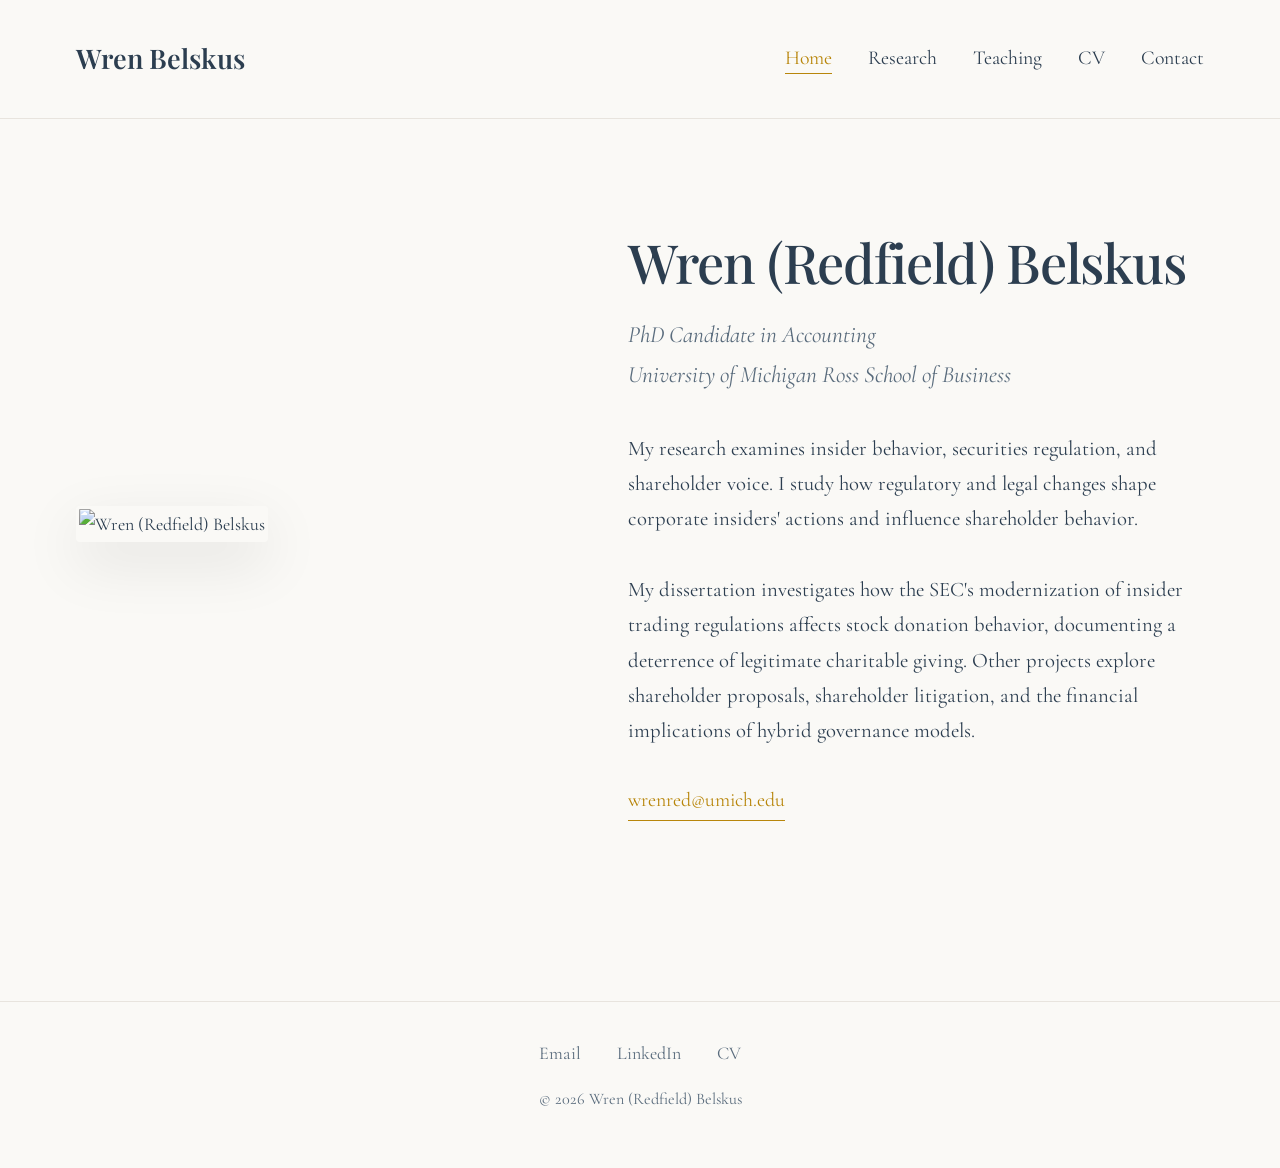
==== index.html @ d4e11b88 "Initial commit: Personal academic website - Home page with bio and headshot - Research page with wor" ====
<!DOCTYPE html>
<html lang="en">
<head>
    <meta charset="UTF-8">
    <meta name="viewport" content="width=device-width, initial-scale=1.0">
    <title>Wren (Redfield) Belskus | PhD Candidate</title>
    <link rel="stylesheet" href="styles.css">
</head>
<body>
    <nav>
        <div class="container">
            <a href="index.html" class="nav-brand">Wren Belskus</a>
            <ul class="nav-links">
                <li><a href="index.html" class="active">Home</a></li>
                <li><a href="research.html">Research</a></li>
                <li><a href="teaching.html">Teaching</a></li>
                <li><a href="cv.html">CV</a></li>
                <li><a href="contact.html">Contact</a></li>
            </ul>
        </div>
    </nav>

    <main class="hero">
        <div class="container">
            <div class="hero-content">
                <div class="hero-image">
                    <img src="headshot.jpg" alt="Wren (Redfield) Belskus">
                </div>
                <div class="hero-text">
                    <h1>Wren (Redfield) Belskus</h1>
                    <p class="hero-subtitle">PhD Candidate in Accounting<br>University of Michigan Ross School of Business</p>
                    <p class="hero-bio">
                        My research examines insider behavior, securities regulation, and shareholder voice.
                        I study how regulatory and legal changes shape corporate insiders' actions and influence
                        shareholder behavior.
                    </p>
                    <p class="hero-bio">
                        My dissertation investigates how the SEC's modernization of insider trading regulations
                        affects stock donation behavior, documenting a deterrence of legitimate charitable giving.
                        Other projects explore shareholder proposals, shareholder litigation, and the financial
                        implications of hybrid governance models.
                    </p>
                    <a href="mailto:wrenred@umich.edu" class="contact-link">wrenred@umich.edu</a>
                </div>
            </div>
        </div>
    </main>

    <footer>
        <div class="container">
            <div class="footer-links">
                <a href="mailto:wrenred@umich.edu">Email</a>
                <a href="https://www.linkedin.com/in/wren-belskus" target="_blank" rel="noopener">LinkedIn</a>
                <a href="Belskus - CV MARCH 2026.pdf" target="_blank">CV</a>
            </div>
            <p>&copy; 2026 Wren (Redfield) Belskus</p>
        </div>
    </footer>
</body>
</html>
---- styles.css ----
/* Import Google Fonts */
@import url('https://fonts.googleapis.com/css2?family=Cormorant+Garamond:ital,wght@0,400;0,500;0,600;1,400&family=Playfair+Display:wght@400;500;600;700&display=swap');

/* CSS Custom Properties */
:root {
    --color-bg: #faf9f6;
    --color-bg-alt: #f5f3ef;
    --color-text: #2c3e50;
    --color-text-light: #5a6c7d;
    --color-accent: #b8860b;
    --color-accent-light: #d4a84b;
    --color-pink: #e75480;
    --color-pink-light: #f2a6c2;
    --color-border: #e8e4de;
    --font-heading: 'Playfair Display', Georgia, serif;
    --font-body: 'Cormorant Garamond', Georgia, serif;
    --max-width: 1200px;
    --spacing-xs: 0.5rem;
    --spacing-sm: 1rem;
    --spacing-md: 2rem;
    --spacing-lg: 4rem;
    --spacing-xl: 6rem;
}

/* Reset and Base */
*, *::before, *::after {
    box-sizing: border-box;
    margin: 0;
    padding: 0;
}

html {
    font-size: 18px;
    scroll-behavior: smooth;
}

body {
    font-family: var(--font-body);
    font-size: 1rem;
    line-height: 1.7;
    color: var(--color-text);
    background-color: var(--color-bg);
}

/* Typography */
h1, h2, h3, h4 {
    font-family: var(--font-heading);
    font-weight: 500;
    line-height: 1.3;
    color: var(--color-text);
}

h1 {
    font-size: 3rem;
    letter-spacing: -0.02em;
}

h2 {
    font-size: 2rem;
    margin-bottom: var(--spacing-md);
}

h3 {
    font-size: 1.5rem;
    margin-bottom: var(--spacing-sm);
}

p {
    margin-bottom: var(--spacing-sm);
}

a {
    color: var(--color-accent);
    text-decoration: none;
    transition: color 0.3s ease;
}

a:hover {
    color: var(--color-accent-light);
}

/* Layout */
.container {
    max-width: var(--max-width);
    margin: 0 auto;
    padding: 0 var(--spacing-md);
}

/* Navigation */
nav {
    padding: var(--spacing-md) 0;
    border-bottom: 1px solid var(--color-border);
    background-color: var(--color-bg);
    position: sticky;
    top: 0;
    z-index: 100;
}

nav .container {
    display: flex;
    justify-content: space-between;
    align-items: center;
}

.nav-brand {
    font-family: var(--font-heading);
    font-size: 1.5rem;
    font-weight: 600;
    color: var(--color-text);
}

.nav-links {
    display: flex;
    gap: var(--spacing-md);
    list-style: none;
}

.nav-links a {
    font-family: var(--font-body);
    font-size: 1.1rem;
    color: var(--color-text);
    position: relative;
    padding-bottom: 4px;
}

.nav-links a::after {
    content: '';
    position: absolute;
    bottom: 0;
    left: 0;
    width: 0;
    height: 1px;
    background-color: var(--color-accent);
    transition: width 0.3s ease;
}

.nav-links a:hover::after,
.nav-links a.active::after {
    width: 100%;
}

.nav-links a.active {
    color: var(--color-accent);
}

/* Hero Section */
.hero {
    padding: var(--spacing-xl) 0;
    min-height: 80vh;
    display: flex;
    align-items: center;
}

.hero-content {
    display: grid;
    grid-template-columns: 1fr 1.2fr;
    gap: var(--spacing-lg);
    align-items: center;
}

.hero-image {
    position: relative;
}

.hero-image img {
    width: 100%;
    max-width: 400px;
    height: auto;
    object-fit: cover;
    border-radius: 4px;
    box-shadow: 0 20px 60px rgba(0, 0, 0, 0.1);
    border: 3px solid transparent;
    transition: border-color 0.3s ease;
}

.hero-image img:hover {
    border-color: var(--color-pink);
}

.hero-text h1 {
    margin-bottom: var(--spacing-sm);
}

.hero-subtitle {
    font-size: 1.3rem;
    color: var(--color-text-light);
    margin-bottom: var(--spacing-md);
    font-style: italic;
}

.hero-bio {
    font-size: 1.15rem;
    margin-bottom: var(--spacing-md);
}

.contact-link {
    display: inline-flex;
    align-items: center;
    gap: var(--spacing-xs);
    font-size: 1.1rem;
    border-bottom: 1px solid var(--color-accent);
    padding-bottom: 2px;
}

/* Page Header */
.page-header {
    padding: var(--spacing-lg) 0;
    text-align: center;
    border-bottom: 1px solid var(--color-border);
}

.page-header h1 {
    margin-bottom: var(--spacing-xs);
}

.page-header p {
    font-size: 1.2rem;
    color: var(--color-text-light);
    font-style: italic;
}

/* Research Section */
.research-section {
    padding: var(--spacing-lg) 0;
}

.section-title {
    font-family: var(--font-heading);
    font-size: 1.3rem;
    text-transform: uppercase;
    letter-spacing: 0.15em;
    color: var(--color-text-light);
    border-bottom: 1px solid var(--color-border);
    padding-bottom: var(--spacing-xs);
    margin-bottom: var(--spacing-md);
    margin-top: var(--spacing-lg);
}

.section-title:first-of-type {
    margin-top: 0;
}

.research-paper {
    padding: var(--spacing-lg) 0;
    border-bottom: 1px solid var(--color-border);
}

.research-paper:last-child {
    border-bottom: none;
}

.paper-title {
    font-family: var(--font-heading);
    font-size: 1.6rem;
    margin-bottom: var(--spacing-xs);
}

.paper-status {
    font-size: 0.95rem;
    color: var(--color-text-light);
    font-style: italic;
    margin-bottom: var(--spacing-md);
}

.paper-abstract {
    margin-bottom: var(--spacing-md);
    font-size: 1.05rem;
}

.key-insights {
    background-color: var(--color-bg-alt);
    padding: var(--spacing-md);
    border-left: 3px solid var(--color-accent);
    margin-top: var(--spacing-md);
}

.key-insights h4 {
    font-family: var(--font-heading);
    font-size: 1.1rem;
    color: var(--color-accent);
    margin-bottom: var(--spacing-sm);
    text-transform: uppercase;
    letter-spacing: 0.1em;
}

.key-insights ul {
    list-style: none;
}

.key-insights li {
    padding-left: 1.5rem;
    position: relative;
    margin-bottom: var(--spacing-xs);
}

.key-insights li::before {
    content: '—';
    position: absolute;
    left: 0;
    color: var(--color-accent);
}

/* About Section */
.about-section {
    padding: var(--spacing-lg) 0;
}

.about-intro {
    max-width: 800px;
    margin: 0 auto var(--spacing-lg);
    text-align: center;
    font-size: 1.2rem;
}

.about-grid {
    display: grid;
    grid-template-columns: repeat(2, 1fr);
    gap: var(--spacing-lg);
    margin-bottom: var(--spacing-lg);
}

.about-card {
    background-color: var(--color-bg-alt);
    padding: var(--spacing-md);
    border-radius: 4px;
}

.about-card img {
    width: 100%;
    height: 350px;
    object-fit: cover;
    border-radius: 4px;
    margin-bottom: var(--spacing-md);
    border: 3px solid transparent;
    transition: border-color 0.3s ease;
}

.about-card img:hover {
    border-color: var(--color-pink);
}

.about-card h3 {
    font-family: var(--font-heading);
    margin-bottom: var(--spacing-xs);
}

.about-card p {
    color: var(--color-text-light);
    font-style: italic;
}

.hobbies {
    max-width: 800px;
    margin: 0 auto;
    text-align: center;
}

.hobbies h3 {
    margin-bottom: var(--spacing-md);
}

.hobby-list {
    display: flex;
    flex-wrap: wrap;
    justify-content: center;
    gap: var(--spacing-sm);
    list-style: none;
}

.hobby-list li {
    background-color: var(--color-bg-alt);
    padding: var(--spacing-xs) var(--spacing-sm);
    border-radius: 2px;
    font-size: 1rem;
    border: 1px solid var(--color-border);
    transition: all 0.3s ease;
}

.hobby-list li:hover {
    background-color: var(--color-pink-light);
    border-color: var(--color-pink);
}

/* CV Section */
.cv-section {
    padding: var(--spacing-lg) 0;
}

.cv-download {
    text-align: center;
    margin-bottom: var(--spacing-md);
}

.download-btn {
    display: inline-block;
    padding: var(--spacing-sm) var(--spacing-md);
    background-color: var(--color-accent);
    color: white;
    border-radius: 4px;
    font-family: var(--font-body);
    font-size: 1.1rem;
    transition: background-color 0.3s ease;
}

.download-btn:hover {
    background-color: var(--color-accent-light);
    color: white;
}

.cv-viewer {
    background-color: var(--color-bg-alt);
    padding: var(--spacing-sm);
    border-radius: 4px;
    border: 1px solid var(--color-border);
}

/* Teaching Section */
.teaching-section {
    padding: var(--spacing-lg) 0;
}

.teaching-role {
    margin-bottom: var(--spacing-lg);
}

.role-title {
    font-family: var(--font-heading);
    font-size: 1.4rem;
    color: var(--color-accent);
    margin-bottom: var(--spacing-md);
    padding-bottom: var(--spacing-xs);
    border-bottom: 1px solid var(--color-border);
}

.course-item {
    padding: var(--spacing-md) 0;
    border-bottom: 1px solid var(--color-border);
}

.course-item:last-child {
    border-bottom: none;
}

.course-header {
    display: flex;
    justify-content: space-between;
    align-items: baseline;
    flex-wrap: wrap;
    gap: var(--spacing-sm);
    margin-bottom: var(--spacing-xs);
}

.course-header h4 {
    font-family: var(--font-heading);
    font-size: 1.2rem;
    margin: 0;
}

.course-term {
    font-style: italic;
    color: var(--color-text-light);
}

.course-program {
    color: var(--color-text-light);
    font-style: italic;
    margin-bottom: var(--spacing-xs);
}

.course-rating {
    margin-bottom: var(--spacing-sm);
}

.course-duties {
    color: var(--color-text-light);
    font-size: 0.95rem;
}

.student-feedback {
    background-color: var(--color-bg-alt);
    padding: var(--spacing-md);
    border-left: 3px solid var(--color-pink);
    margin-top: var(--spacing-md);
}

.student-feedback h5 {
    font-family: var(--font-heading);
    font-size: 1rem;
    color: var(--color-pink);
    margin-bottom: var(--spacing-sm);
    text-transform: uppercase;
    letter-spacing: 0.1em;
}

.student-feedback blockquote {
    font-style: italic;
    margin-bottom: var(--spacing-sm);
    padding-left: var(--spacing-sm);
    border-left: 2px solid var(--color-border);
    color: var(--color-text-light);
}

.student-feedback blockquote:last-child {
    margin-bottom: 0;
}

/* Contact Section */
.contact-section {
    padding: var(--spacing-lg) 0;
}

.contact-content {
    display: grid;
    grid-template-columns: repeat(auto-fit, minmax(280px, 1fr));
    gap: var(--spacing-lg);
    max-width: 900px;
    margin: 0 auto;
}

.contact-card {
    background-color: var(--color-bg-alt);
    padding: var(--spacing-md);
    border-radius: 4px;
    text-align: center;
}

.contact-card h3 {
    font-family: var(--font-heading);
    margin-bottom: var(--spacing-sm);
    color: var(--color-accent);
}

.contact-card p {
    color: var(--color-text-light);
    margin-bottom: var(--spacing-sm);
}

.contact-btn {
    display: inline-block;
    padding: var(--spacing-xs) var(--spacing-sm);
    border: 1px solid var(--color-accent);
    border-radius: 4px;
    font-size: 0.95rem;
    transition: all 0.3s ease;
}

.contact-btn:hover {
    background-color: var(--color-accent);
    color: white;
}

/* Footer */
footer {
    padding: var(--spacing-md) 0;
    border-top: 1px solid var(--color-border);
    text-align: center;
    margin-top: var(--spacing-lg);
}

.footer-links {
    display: flex;
    justify-content: center;
    gap: var(--spacing-md);
    margin-bottom: var(--spacing-sm);
}

.footer-links a {
    color: var(--color-text-light);
}

.footer-links a:hover {
    color: var(--color-accent);
}

footer p {
    color: var(--color-text-light);
    font-size: 0.9rem;
}

/* Responsive Design */
@media (max-width: 900px) {
    html {
        font-size: 16px;
    }

    .hero-content {
        grid-template-columns: 1fr;
        text-align: center;
    }

    .hero-image {
        order: -1;
    }

    .hero-image img {
        max-width: 300px;
        margin: 0 auto;
        display: block;
    }

    .about-grid {
        grid-template-columns: 1fr;
    }

    h1 {
        font-size: 2.5rem;
    }
}

@media (max-width: 600px) {
    nav .container {
        flex-direction: column;
        gap: var(--spacing-sm);
    }

    .nav-links {
        gap: var(--spacing-sm);
    }

    h1 {
        font-size: 2rem;
    }

    .hero {
        min-height: auto;
        padding: var(--spacing-lg) 0;
    }
}
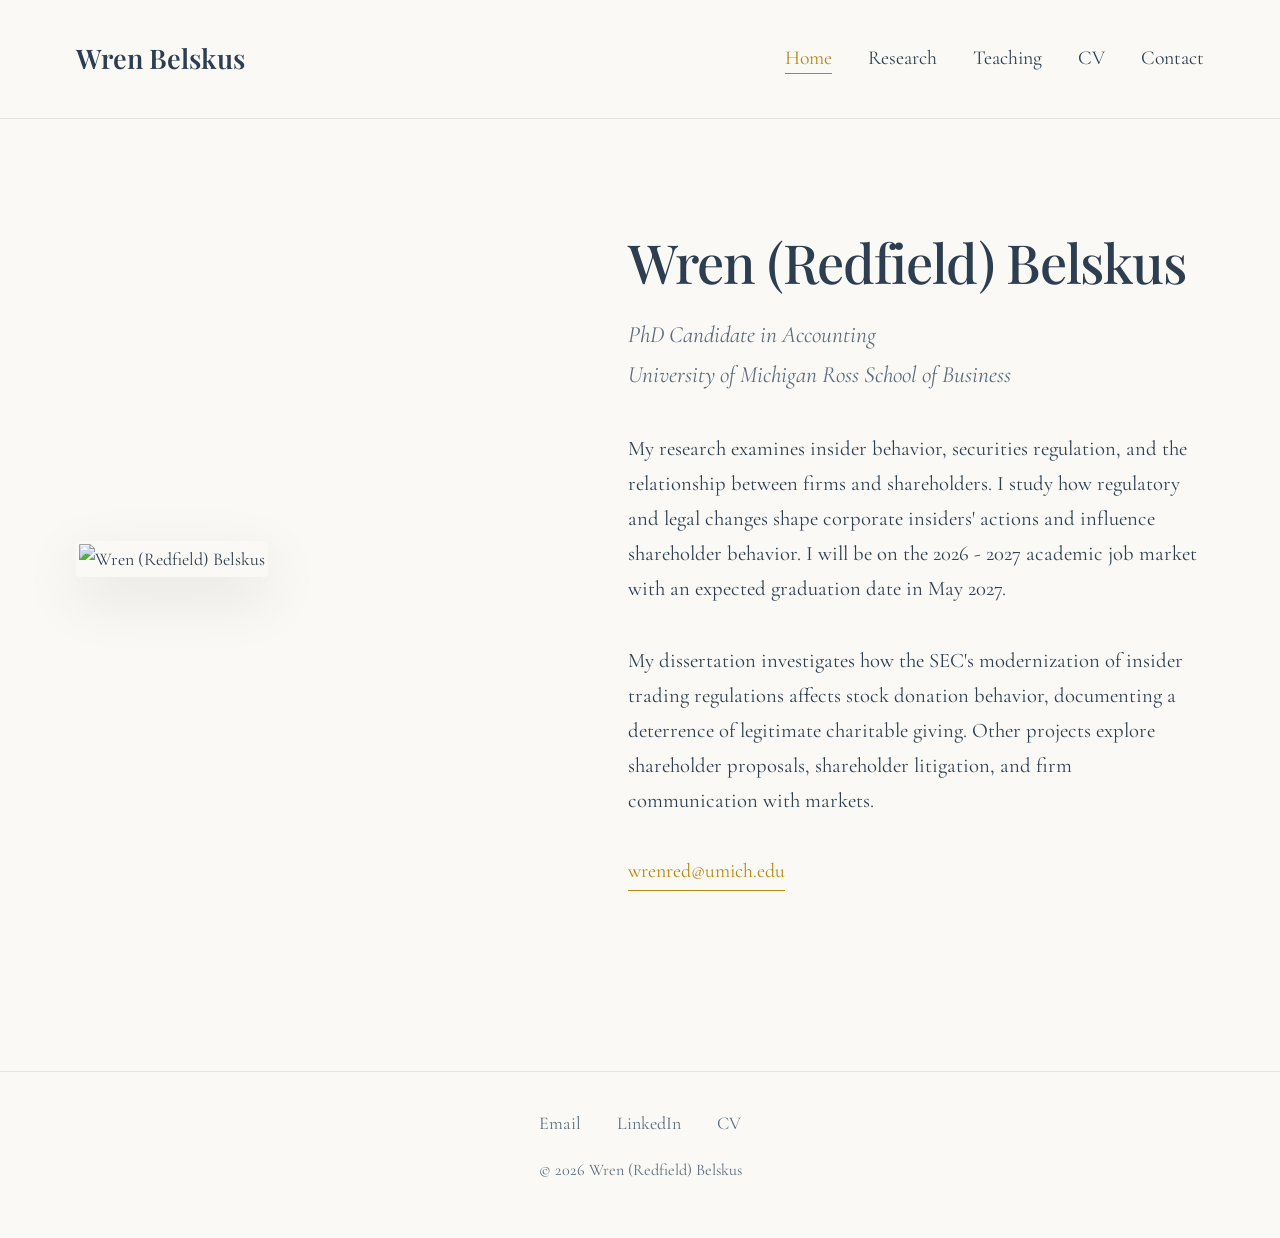
==== commit 605c2326: "Update CV to July 2026, refresh research and home page content - Point all CV links to Belskus - CV " ====
--- a/index.html
+++ b/index.html
@@ -1,9 +1,34 @@
 <!DOCTYPE html>
 <html lang="en">
 <head>
+    <!-- Google Analytics -->
+    <script async src="https://www.googletagmanager.com/gtag/js?id=G-532YMSY0NJ"></script>
+    <script>
+        window.dataLayer = window.dataLayer || [];
+        function gtag(){dataLayer.push(arguments);}
+        gtag('js', new Date());
+        gtag('config', 'G-532YMSY0NJ');
+    </script>
+
     <meta charset="UTF-8">
     <meta name="viewport" content="width=device-width, initial-scale=1.0">
-    <title>Wren (Redfield) Belskus | PhD Candidate</title>
+    <title>Wren Belskus | Accounting PhD Candidate | University of Michigan</title>
+    <meta name="description" content="Wren Belskus is a PhD Candidate in Accounting at the University of Michigan Ross School of Business researching insider behavior, securities regulation, and shareholder voice.">
+    <meta name="keywords" content="Wren Belskus, Wren Redfield Belskus, accounting PhD, University of Michigan, Michigan Ross, umich, u of m, accounting, securities regulation, insider trading, SEC, shareholder proposals, corporate governance">
+    <meta name="author" content="Wren Belskus">
+
+    <!-- Open Graph / LinkedIn / Facebook -->
+    <meta property="og:type" content="website">
+    <meta property="og:url" content="https://wrenbelskus.com/">
+    <meta property="og:title" content="Wren Belskus | Accounting PhD Candidate">
+    <meta property="og:description" content="PhD Candidate in Accounting at University of Michigan Ross School of Business. Research on insider behavior, securities regulation, and shareholder voice.">
+    <meta property="og:image" content="https://wrenbelskus.com/headshot.jpg">
+
+    <!-- Twitter -->
+    <meta name="twitter:card" content="summary_large_image">
+    <meta name="twitter:title" content="Wren Belskus | Accounting PhD Candidate">
+    <meta name="twitter:description" content="PhD Candidate in Accounting at University of Michigan Ross School of Business. Research on insider behavior, securities regulation, and shareholder voice.">
+    <meta name="twitter:image" content="https://wrenbelskus.com/headshot.jpg">
     <link rel="stylesheet" href="styles.css">
 </head>
 <body>
@@ -30,15 +55,16 @@
                     <h1>Wren (Redfield) Belskus</h1>
                     <p class="hero-subtitle">PhD Candidate in Accounting<br>University of Michigan Ross School of Business</p>
                     <p class="hero-bio">
-                        My research examines insider behavior, securities regulation, and shareholder voice.
-                        I study how regulatory and legal changes shape corporate insiders' actions and influence
-                        shareholder behavior.
+                        My research examines insider behavior, securities regulation, and the relationship
+                        between firms and shareholders. I study how regulatory and legal changes shape corporate
+                        insiders' actions and influence shareholder behavior. I will be on the 2026 - 2027
+                        academic job market with an expected graduation date in May 2027.
                     </p>
                     <p class="hero-bio">
                         My dissertation investigates how the SEC's modernization of insider trading regulations
                         affects stock donation behavior, documenting a deterrence of legitimate charitable giving.
-                        Other projects explore shareholder proposals, shareholder litigation, and the financial
-                        implications of hybrid governance models.
+                        Other projects explore shareholder proposals, shareholder litigation, and firm
+                        communication with markets.
                     </p>
                     <a href="mailto:wrenred@umich.edu" class="contact-link">wrenred@umich.edu</a>
                 </div>
@@ -51,7 +77,7 @@
             <div class="footer-links">
                 <a href="mailto:wrenred@umich.edu">Email</a>
                 <a href="https://www.linkedin.com/in/wren-belskus" target="_blank" rel="noopener">LinkedIn</a>
-                <a href="Belskus - CV MARCH 2026.pdf" target="_blank">CV</a>
+                <a href="Belskus - CV JULY 2026.pdf" target="_blank">CV</a>
             </div>
             <p>&copy; 2026 Wren (Redfield) Belskus</p>
         </div>
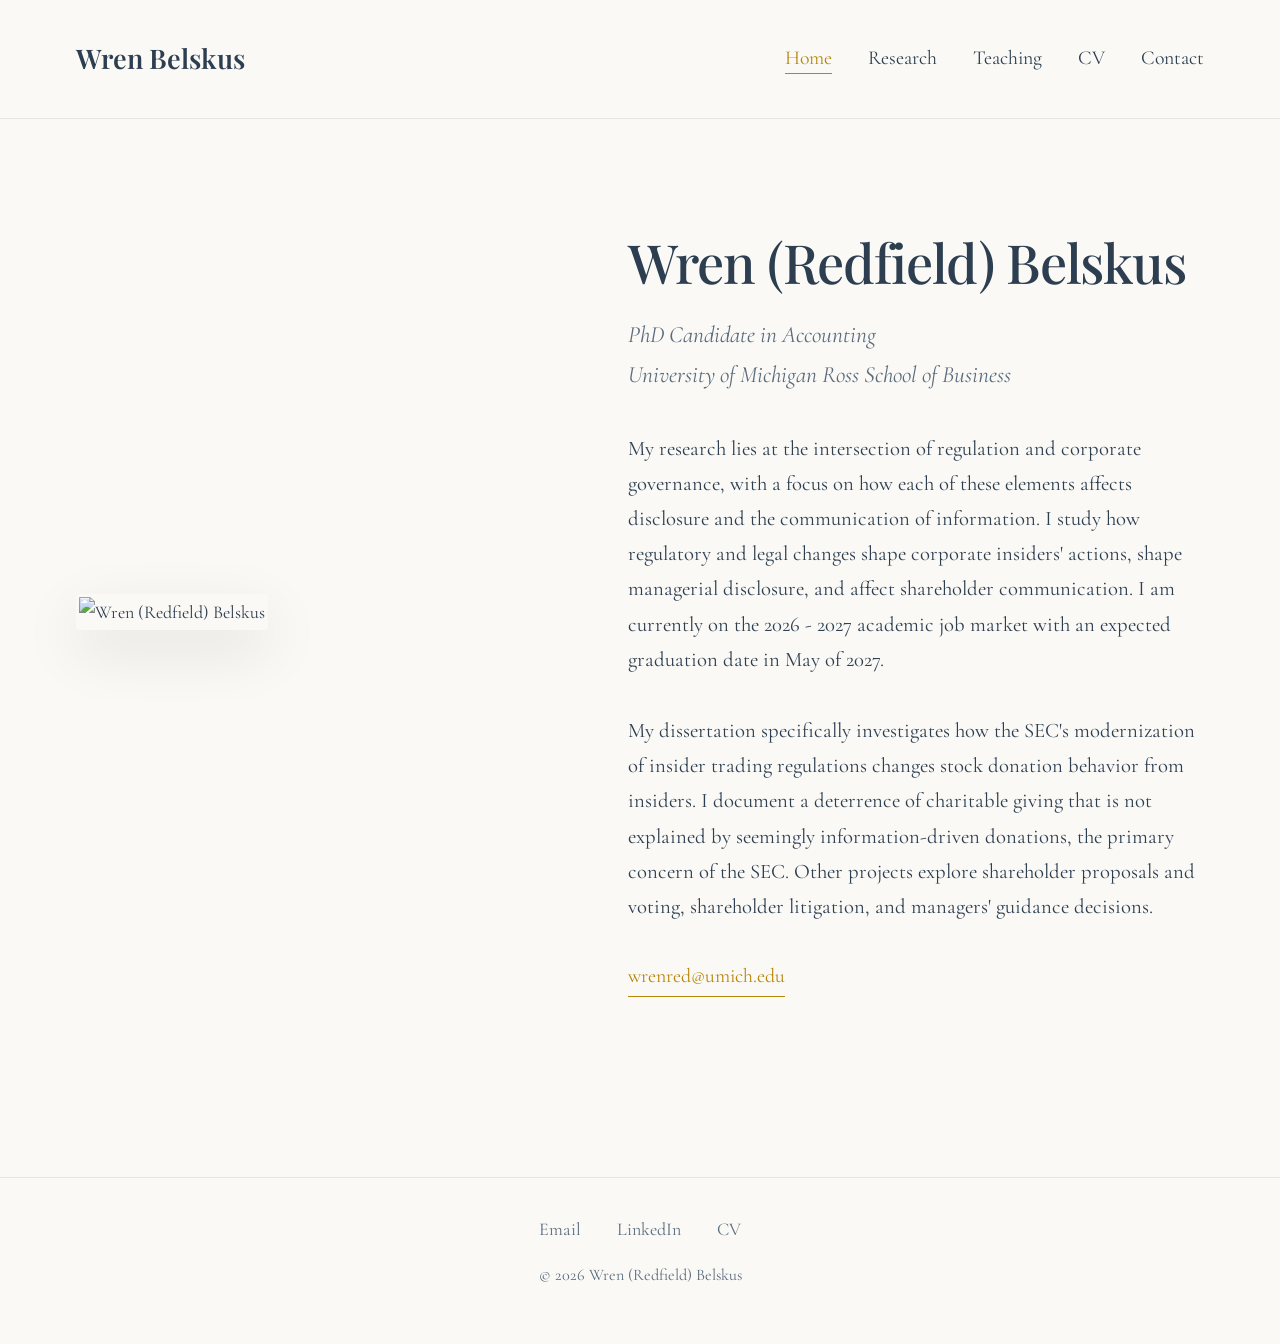
==== commit a653c763: "Update home page bio Co-Authored-By: Claude Opus 5.5 <noreply@anthropic.com>" ====
--- a/index.html
+++ b/index.html
@@ -55,16 +55,18 @@
                     <h1>Wren (Redfield) Belskus</h1>
                     <p class="hero-subtitle">PhD Candidate in Accounting<br>University of Michigan Ross School of Business</p>
                     <p class="hero-bio">
-                        My research examines insider behavior, securities regulation, and the relationship
-                        between firms and shareholders. I study how regulatory and legal changes shape corporate
-                        insiders' actions and influence shareholder behavior. I will be on the 2026 - 2027
-                        academic job market with an expected graduation date in May 2027.
+                        My research lies at the intersection of regulation and corporate governance, with a focus
+                        on how each of these elements affects disclosure and the communication of information. I
+                        study how regulatory and legal changes shape corporate insiders' actions, shape managerial
+                        disclosure, and affect shareholder communication. I am currently on the 2026 - 2027
+                        academic job market with an expected graduation date in May of 2027.
                     </p>
                     <p class="hero-bio">
-                        My dissertation investigates how the SEC's modernization of insider trading regulations
-                        affects stock donation behavior, documenting a deterrence of legitimate charitable giving.
-                        Other projects explore shareholder proposals, shareholder litigation, and firm
-                        communication with markets.
+                        My dissertation specifically investigates how the SEC's modernization of insider trading
+                        regulations changes stock donation behavior from insiders. I document a deterrence of
+                        charitable giving that is not explained by seemingly information-driven donations, the
+                        primary concern of the SEC. Other projects explore shareholder proposals and voting,
+                        shareholder litigation, and managers' guidance decisions.
                     </p>
                     <a href="mailto:wrenred@umich.edu" class="contact-link">wrenred@umich.edu</a>
                 </div>
@@ -77,7 +79,7 @@
             <div class="footer-links">
                 <a href="mailto:wrenred@umich.edu">Email</a>
                 <a href="https://www.linkedin.com/in/wren-belskus" target="_blank" rel="noopener">LinkedIn</a>
-                <a href="Belskus - CV JULY 2026.pdf" target="_blank">CV</a>
+                <a href="Belskus - CV OCTOBER 2026.pdf" target="_blank">CV</a>
             </div>
             <p>&copy; 2026 Wren (Redfield) Belskus</p>
         </div>
--- a/styles.css
+++ b/styles.css
@@ -262,6 +262,34 @@
     margin-bottom: var(--spacing-md);
 }
 
+.paper-status .coauthors {
+    font-style: normal;
+    font-weight: 600;
+    color: var(--color-text);
+}
+
+.paper-presentations {
+    background-color: rgba(231, 84, 128, 0.06);
+    border-left: 3px solid var(--color-pink);
+    padding: 0.6rem var(--spacing-sm);
+    margin-top: calc(-1 * var(--spacing-md) + var(--spacing-sm));
+    margin-bottom: var(--spacing-md);
+    font-size: 0.95rem;
+}
+
+.paper-presentations p {
+    margin-bottom: 0;
+}
+
+.paper-presentations h4 {
+    font-family: var(--font-heading);
+    font-size: 0.8rem;
+    color: var(--color-pink);
+    text-transform: uppercase;
+    letter-spacing: 0.1em;
+    margin-bottom: 0.2rem;
+}
+
 .paper-abstract {
     margin-bottom: var(--spacing-md);
     font-size: 1.05rem;
